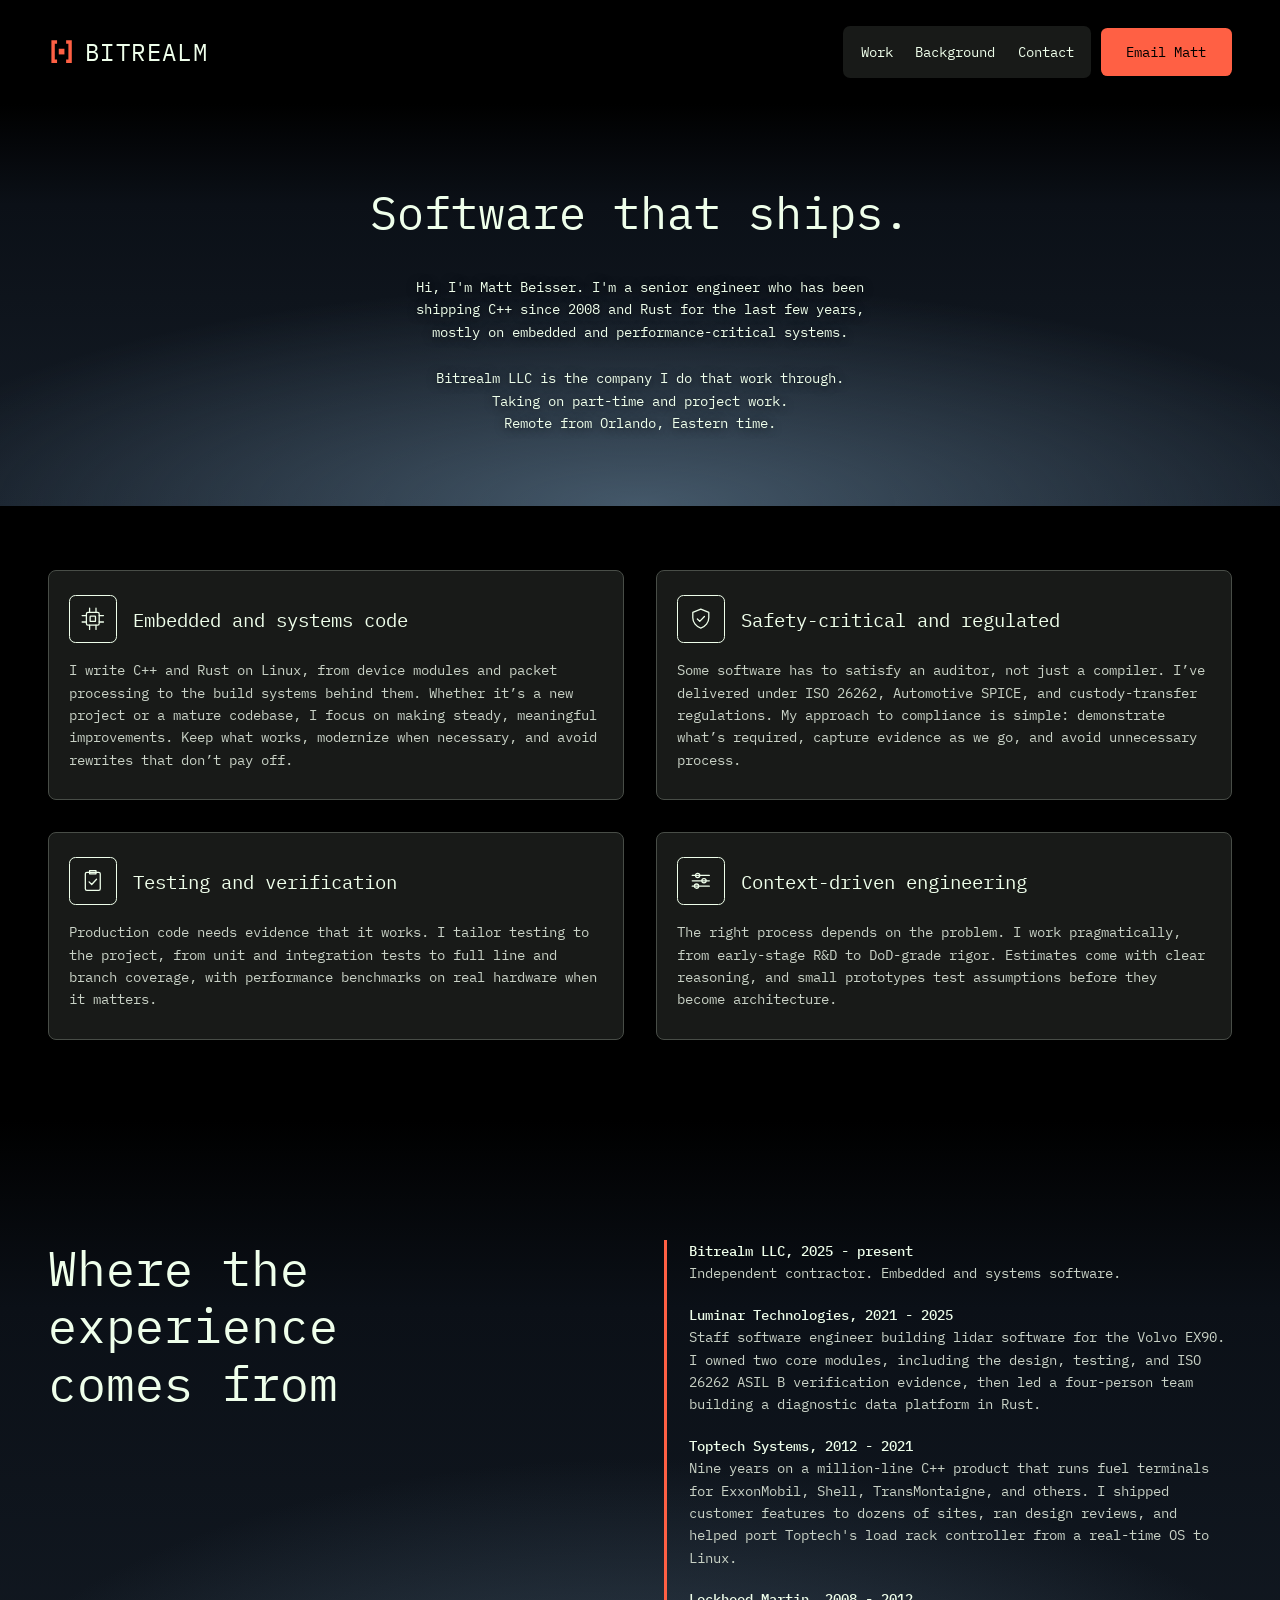
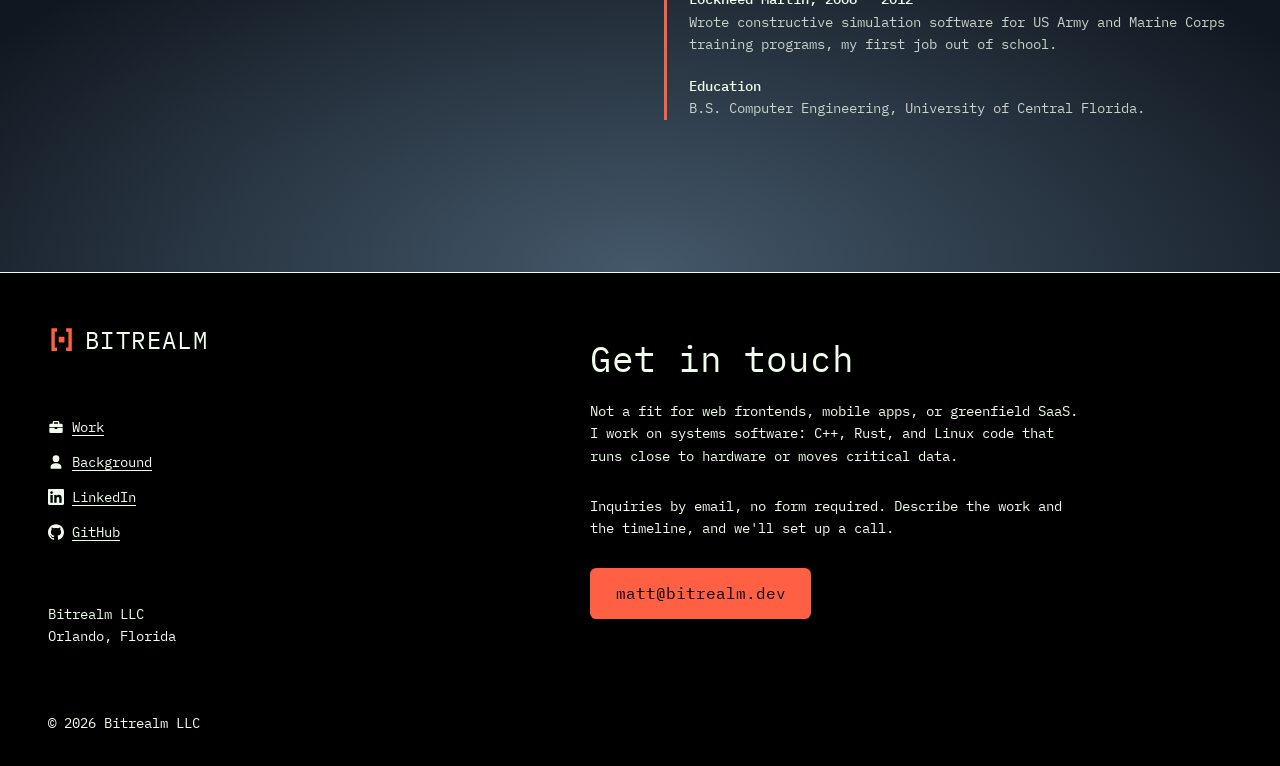
==== index.html @ 4aa11d6f "Get in touch: say what is not a fit before inviting inquiries One line in the footer names the work " ====
<!doctype html>
<html lang="en">
<head>
  <meta charset="utf-8">
  <meta name="viewport" content="width=device-width, initial-scale=1">
  <title>Bitrealm LLC | Matt Beisser | Embedded and systems software</title>
  <meta name="description" content="Embedded and systems software engineer. C++ since 2008, Rust for the last few years. Part-time and project work through Bitrealm LLC. Remote from Orlando.">
  <meta name="theme-color" content="#000000">
  <link rel="icon" href="/favicon.svg" type="image/svg+xml">
  <link rel="icon" href="/favicon.ico" sizes="16x16 32x32 48x48">
  <link rel="apple-touch-icon" href="/apple-touch-icon.png">
  <link rel="canonical" href="https://bitrealm.dev/">
  <meta property="og:type" content="website">
  <meta property="og:site_name" content="Bitrealm">
  <meta property="og:title" content="Bitrealm LLC | Matt Beisser">
  <meta property="og:description" content="Embedded and systems software that ships. C++ and Rust, taking on part-time and project work. Remote from Orlando, Eastern time.">
  <meta property="og:image" content="https://bitrealm.dev/og.png">
  <meta property="og:image:width" content="1200">
  <meta property="og:image:height" content="630">
  <meta property="og:image:alt" content="Bitrealm mark and wordmark with the line Software that ships.">
  <meta property="og:url" content="https://bitrealm.dev/">
  <link rel="preload" href="/fonts/ibm-plex-mono-400.woff2" as="font" type="font/woff2" crossorigin>
  <link rel="stylesheet" href="/style.css">
  <script type="application/ld+json">
  {
    "@context": "https://schema.org",
    "@graph": [
      {
        "@type": "Organization",
        "@id": "https://bitrealm.dev/#org",
        "name": "Bitrealm LLC",
        "url": "https://bitrealm.dev/",
        "email": "matt@bitrealm.dev",
        "address": { "@type": "PostalAddress", "addressLocality": "Orlando", "addressRegion": "FL", "addressCountry": "US" },
        "founder": { "@id": "https://bitrealm.dev/#matt" }
      },
      {
        "@type": "Person",
        "@id": "https://bitrealm.dev/#matt",
        "name": "Matt Beisser",
        "jobTitle": "Software engineer",
        "worksFor": { "@id": "https://bitrealm.dev/#org" },
        "sameAs": ["https://www.linkedin.com/in/mjbeisser/", "https://github.com/mbeisser1"]
      }
    ]
  }
  </script>
</head>
<body>

<header class="top">
  <a class="wordmark" href="/" aria-label="Bitrealm LLC home">
    <svg class="mark" viewBox="0 0 24 24" aria-hidden="true"><path d="M3 2h5v3H6v14h2v3H3zm18 0h-5v3h2v14h-2v3h5z"/><rect x="9.5" y="9.5" width="5" height="5"/></svg>
    <span>BITREALM</span>
  </a>
  <nav class="menu">
    <div class="pill">
      <a href="#work">Work</a>
      <a href="#background">Background</a>
      <a href="#contact">Contact</a>
    </div>
    <a class="button" href="mailto:matt@bitrealm.dev">Email Matt</a>
  </nav>
</header>

<main>

  <section class="hero">
    <div class="hero-inner">
      <h1>Software that ships.</h1>
      <p class="lead">
        Hi, I'm Matt Beisser. I'm a senior engineer who has been shipping C++
        since 2008 and Rust for the last few years, mostly on embedded and performance-critical
        systems.
      </p>
      <p class="lead avail">Bitrealm LLC is the company I do that work through. <br>Taking on part-time and project work. <br>Remote from Orlando, Eastern time.</p>
    </div>
  </section>

  <section id="work" class="cards" aria-label="What I take on">
    <article class="card">
      <div class="card-head">
        <span class="icon" aria-hidden="true"><svg viewBox="0 0 24 24"><rect x="6" y="6" width="12" height="12" rx="1.5"/><rect x="9.5" y="9.5" width="5" height="5" rx="0.5"/><path d="M9 2v4M15 2v4M9 18v4M15 18v4M2 9h4M2 15h4M18 9h4M18 15h4"/></svg></span>
        <h2>Embedded and systems code</h2>
      </div>
      <p>I write C++ and Rust on Linux, from device modules and packet processing to the build systems behind them. Whether it’s a new project or a mature codebase, I focus on making steady, meaningful improvements. Keep what works, modernize when necessary, and avoid rewrites that don’t pay off.</p>
    </article>
    <article class="card">
      <div class="card-head">
        <span class="icon" aria-hidden="true"><svg viewBox="0 0 24 24"><path d="M12 3 4.5 6v5c0 4.5 3.2 8.4 7.5 9.7 4.3-1.3 7.5-5.2 7.5-9.7V6Z"/><path d="m8.8 12.2 2.2 2.2 4.4-4.6"/></svg></span>
        <h2>Safety-critical and regulated</h2>
      </div>
      <p>Some software has to satisfy an auditor, not just a compiler. I’ve delivered under ISO 26262, Automotive SPICE, and custody-transfer regulations. My approach to compliance is simple: demonstrate what’s required, capture evidence as we go, and avoid unnecessary process.</p>
    </article>
    <article class="card">
      <div class="card-head">
        <span class="icon" aria-hidden="true"><svg viewBox="0 0 24 24"><rect x="5" y="4" width="14" height="17" rx="1.5"/><path d="M9 2.5h6v3H9z"/><path d="m8.5 13 2.5 2.5 4.5-5"/></svg></span>
        <h2>Testing and verification</h2>
      </div>
      <p>Production code needs evidence that it works. I tailor testing to the project, from unit and integration tests to full line and branch coverage, with performance benchmarks on real hardware when it matters.</p>
    </article>
    <article class="card">
      <div class="card-head">
        <span class="icon" aria-hidden="true"><svg viewBox="0 0 24 24"><path d="M4 7h16M4 12h16M4 17h16"/><circle cx="9" cy="7" r="2"/><circle cx="15" cy="12" r="2"/><circle cx="8" cy="17" r="2"/></svg></span>
        <h2>Context-driven engineering</h2>
      </div>
      <p>The right process depends on the problem. I work pragmatically, from early-stage R&amp;D to DoD-grade rigor. Estimates come with clear reasoning, and small prototypes test assumptions before they become architecture.</p>
    </article>
  </section>

  <section id="background" class="panel">
    <div class="row">
      <h2>Where the <br>experience <br>comes from</h2>
      <div class="bar">
        <p><strong>Bitrealm LLC, 2025 - present</strong><br>Independent contractor. Embedded and systems software.</p>
        <p><strong>Luminar Technologies, 2021 - 2025</strong><br>Staff software engineer building lidar software for the Volvo EX90. I owned two core modules, including the design, testing, and ISO 26262 ASIL B verification evidence, then led a four-person team building a diagnostic data platform in Rust.</p>
        <p><strong>Toptech Systems, 2012 - 2021</strong><br>Nine years on a million-line C++ product that runs fuel terminals for ExxonMobil, Shell, TransMontaigne, and others. I shipped customer features to dozens of sites, ran design reviews, and helped port Toptech's load rack controller from a real-time OS to Linux.</p>
        <p><strong>Lockheed Martin, 2008 - 2012</strong><br>Wrote constructive simulation software for US Army and Marine Corps training programs, my first job out of school.</p>
        <p><strong>Education</strong><br>B.S. Computer Engineering, University of Central Florida.</p>
      </div>
    </div>
  </section>

</main>

<footer id="contact">
  <div class="foot-grid">
    <div class="foot-left">
      <a class="wordmark" href="/" aria-label="Bitrealm LLC home">
        <svg class="mark" viewBox="0 0 24 24" aria-hidden="true"><path d="M3 2h5v3H6v14h2v3H3zm18 0h-5v3h2v14h-2v3h5z"/><rect x="9.5" y="9.5" width="5" height="5"/></svg>
        <span>BITREALM</span>
      </a>
      <ul class="foot-links">
        <li><a href="#work"><svg class="fi" viewBox="0 0 24 24" aria-hidden="true"><path d="M9 3h6a2 2 0 0 1 2 2v2h3a2 2 0 0 1 2 2v3H2V9a2 2 0 0 1 2-2h3V5a2 2 0 0 1 2-2zm0 4h6V5H9v2zM2 13h8v2h4v-2h8v6a2 2 0 0 1-2 2H4a2 2 0 0 1-2-2v-6z"/></svg>Work</a></li>
        <li><a href="#background"><svg class="fi" viewBox="0 0 24 24" aria-hidden="true"><path d="M12 12a5 5 0 1 0 0-10 5 5 0 0 0 0 10zm0 2c-4.42 0-8 2.24-8 5v3h16v-3c0-2.76-3.58-5-8-5z"/></svg>Background</a></li>
        <li><a href="https://linkedin.com/in/mjbeisser" rel="me"><svg class="fi" viewBox="0 0 24 24" aria-hidden="true"><path d="M20.447 20.452h-3.554v-5.569c0-1.328-.027-3.037-1.852-3.037-1.853 0-2.136 1.445-2.136 2.939v5.667H9.351V9h3.414v1.561h.046c.477-.9 1.637-1.85 3.37-1.85 3.601 0 4.267 2.37 4.267 5.455v6.286zM5.337 7.433c-1.144 0-2.063-.926-2.063-2.065 0-1.138.92-2.063 2.063-2.063 1.14 0 2.064.925 2.064 2.063 0 1.139-.925 2.065-2.064 2.065zm1.782 13.019H3.555V9h3.564v11.452zM22.225 0H1.771C.792 0 0 .774 0 1.729v20.542C0 23.227.792 24 1.771 24h20.451C23.2 24 24 23.227 24 22.271V1.729C24 .774 23.2 0 22.222 0h.003z"/></svg>LinkedIn</a></li>
        <li><a href="https://github.com/mbeisser1" rel="me"><svg class="fi" viewBox="0 0 24 24" aria-hidden="true"><path d="M12 .297c-6.63 0-12 5.373-12 12 0 5.303 3.438 9.8 8.205 11.385.6.113.82-.258.82-.577 0-.285-.01-1.04-.015-2.04-3.338.724-4.042-1.61-4.042-1.61C4.422 18.07 3.633 17.7 3.633 17.7c-1.087-.744.084-.729.084-.729 1.205.084 1.838 1.236 1.838 1.236 1.07 1.835 2.809 1.305 3.495.998.108-.776.417-1.305.76-1.605-2.665-.3-5.466-1.332-5.466-5.93 0-1.31.465-2.38 1.235-3.22-.135-.303-.54-1.523.105-3.176 0 0 1.005-.322 3.3 1.23.96-.267 1.98-.399 3-.405 1.02.006 2.04.138 3 .405 2.28-1.552 3.285-1.23 3.285-1.23.645 1.653.24 2.873.12 3.176.765.84 1.23 1.91 1.23 3.22 0 4.61-2.805 5.625-5.475 5.92.42.36.81 1.096.81 2.22 0 1.606-.015 2.896-.015 3.286 0 .315.21.69.825.57C20.565 22.092 24 17.592 24 12.297c0-6.627-5.373-12-12-12"/></svg>GitHub</a></li>
      </ul>
      <p class="foot-addr">Bitrealm LLC<br>Orlando, Florida</p>
    </div>
    <div class="foot-right">
      <h2>Get in touch</h2>
      <p>Not a fit for web frontends, mobile apps, or greenfield SaaS. I work on systems software: C++, Rust, and Linux code that runs close to hardware or moves critical data.</p>
      <p>Inquiries by email, no form required. Describe the work and the timeline, and we'll set up a call.</p>
      <a class="button big" href="mailto:matt@bitrealm.dev">matt@bitrealm.dev</a>
    </div>
  </div>
  <p class="copy">© 2026 Bitrealm LLC</p>
</footer>

</body>
</html>
---- style.css ----
@font-face {
  font-family: "IBM Plex Mono"; font-style: normal; font-weight: 400; font-display: swap;
  src: url("/fonts/ibm-plex-mono-400.woff2") format("woff2");
}
@font-face {
  font-family: "IBM Plex Mono"; font-style: normal; font-weight: 500; font-display: swap;
  src: url("/fonts/ibm-plex-mono-500.woff2") format("woff2");
}

:root {
  --bg: #000000;
  --surface: #181a18;
  --line: #484d47;
  --muted: #9ba699;
  --body: #c9d2c6;
  --ink: #efffeb;
  --accent: #ff6044;
  --accent-dark: #d83a1f;
  --measure: 82rem;
  --gutter: clamp(1.25rem, 4vw, 3rem);
}

* { box-sizing: border-box; }
html { color-scheme: dark; scroll-behavior: smooth; }
body {
  margin: 0;
  background: var(--bg);
  color: var(--ink);
  font: 400 14px/1.6 "IBM Plex Mono", ui-monospace, "SFMono-Regular", Menlo, Consolas, monospace;
  -webkit-font-smoothing: antialiased;
}
a { color: inherit; text-decoration: underline; text-underline-offset: 0.2em; }
p { margin: 0; }
h1, h2 { margin: 0; font-weight: 400; line-height: 1.2; }
strong { font-weight: 500; }

.top, main > .cards, .panel > .row, footer > * { max-width: var(--measure); margin-inline: auto; padding-inline: var(--gutter); }

/* Header */
.top {
  display: flex; align-items: center; justify-content: space-between; gap: 1rem;
  padding-block: 1.6rem;
}
.wordmark { display: inline-flex; align-items: center; gap: 0.6rem; text-decoration: none; font-size: 1.5rem; letter-spacing: 0.06em; }
.mark { width: 1.7rem; height: 1.7rem; fill: var(--accent); }
.menu { display: flex; align-items: center; gap: 0.6rem; }
.pill { display: flex; background: var(--surface); border-radius: 0.45rem; padding: 0.2rem 0.4rem; }
.pill a { padding: 0.75rem 0.7rem; text-decoration: none; font-size: 14px; }
.pill a:hover { text-decoration: underline; }
.button {
  display: inline-block; padding: 0.8rem 1.6rem; border-radius: 0.4rem;
  background: var(--accent); color: #000; text-decoration: none; font-size: 14px; white-space: nowrap;
}
.button:hover { background: var(--accent-dark); }

/* Hero */
.hero {
  position: relative; isolation: isolate; max-width: none; padding-inline: 0;
  display: flex; align-items: center;
}
.hero-inner {
  max-width: var(--measure); width: 100%; margin-inline: auto; padding-inline: var(--gutter); padding-block: 3rem 4.5rem;
  text-align: center;
}
h1 { margin-block: 2rem 2.25rem; font-size: clamp(1.6rem, 3.5vw, 3rem); line-height: 1.25; text-wrap: balance; }
.lead { max-width: 62ch; margin: 0 auto; font-size: 14px; }
.hero .lead { text-shadow: 0 1px 10px rgba(0, 0, 0, 0.7); }
.avail { margin-top: 1.5rem; }

/* Cards */
main > .cards {
  display: grid; gap: 2rem 1.25rem; padding-block: 4rem 5rem;
  grid-template-columns: repeat(4, minmax(0, 1fr));
  max-width: 110rem; padding-inline: clamp(1.25rem, 3vw, 2.5rem);
}
.card {
  background: var(--surface); border: 1px solid var(--line); border-radius: 0.5rem;
  padding: 1.5rem 1.25rem 1.75rem;
}
.card-head { display: flex; align-items: flex-start; gap: 1rem; margin-bottom: 1rem; min-height: 3rem; }
.icon {
  display: inline-grid; place-items: center; width: 3rem; height: 3rem; flex: none;
  border: 1px solid var(--ink); border-radius: 0.4rem;
}
.icon svg { width: 1.6rem; height: 1.6rem; fill: none; stroke: var(--ink); stroke-width: 1.2; stroke-linecap: round; stroke-linejoin: round; }
.card h2 { font-size: clamp(19px, 1.5vw, 22px); line-height: 1.2; align-self: center; min-height: 2.4em; display: flex; align-items: center; }
.card p { color: var(--body); }

/* Gradient panel */
.panel { padding-block: 4rem 6rem; }
.hero, .panel {
  background:
    radial-gradient(60% 55% at 50% 100%, rgba(84, 108, 128, 0.75), rgba(84, 108, 128, 0) 100%),
    linear-gradient(180deg, #000 0%, #0b1017 25%, #151d27 100%);
}
.row {
  display: grid; grid-template-columns: minmax(0, 1fr) minmax(0, 1fr); gap: 3rem;
  padding-block: 3.5rem;
}
.row h2 { font-size: 48px; line-height: 1.2; }
.bar { border-left: 3px solid var(--accent); padding-left: 1.4rem; display: grid; gap: 1.2rem; align-self: start; color: var(--body); }
.bar strong { color: var(--ink); }

/* Footer */
footer { border-top: 1px solid var(--ink); padding-block: 3rem 2rem; }
.foot-grid { display: grid; grid-template-columns: minmax(0, 1fr) minmax(0, 1.3fr); gap: 3rem; }
.foot-links { list-style: none; margin: 3.5rem 0 0; padding: 0; display: grid; gap: 0.6rem; }
.foot-links a { display: inline-flex; align-items: center; gap: 0.5rem; }
.fi { flex: none; width: 1rem; height: 1rem; fill: currentColor; }
.foot-addr { margin-top: 3.5rem; }
.foot-right h2 { font-size: 36px; margin-block: 1rem 1.25rem; }
.foot-right p { max-width: 62ch; margin-bottom: 1.75rem; }
.button.big { font-size: 16px; }
.copy { margin-top: 4rem; }

@media (max-width: 1300px) {
  main > .cards { grid-template-columns: repeat(2, minmax(0, 1fr)); gap: 2rem; max-width: var(--measure); padding-inline: var(--gutter); }
  .card h2 { min-height: 0; white-space: nowrap; }
}
@media (max-width: 960px) {
  main > .cards { grid-template-columns: 1fr; }
  .card h2 { white-space: normal; font-size: 22px; }
}
@media (max-width: 760px) {
  .pill { display: none; }
  .row, .foot-grid { grid-template-columns: 1fr; gap: 1.5rem; }
  .row h2 { font-size: 32px; }
  .row h2 br, h1 br, .avail br { display: none; }
  .foot-links, .foot-addr { margin-top: 1.75rem; }
  .button.big { white-space: normal; word-break: break-all; }
}
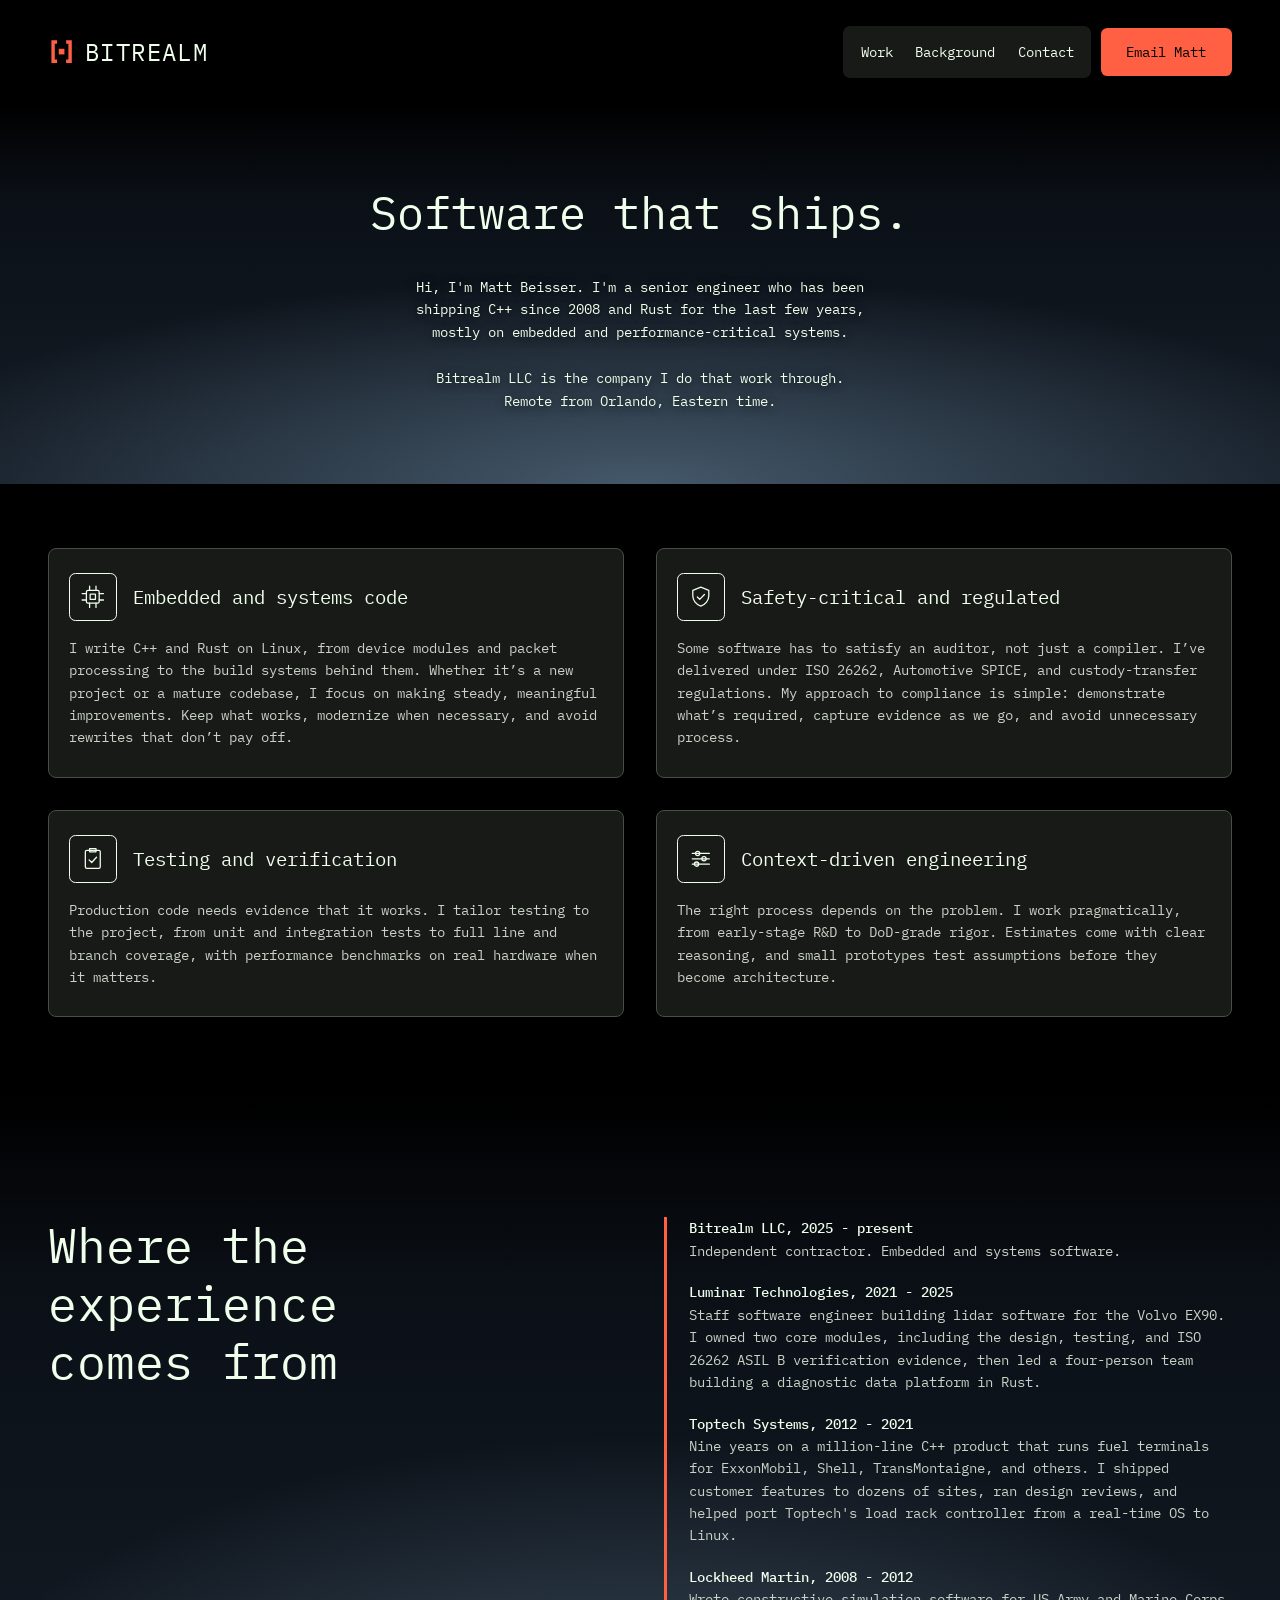
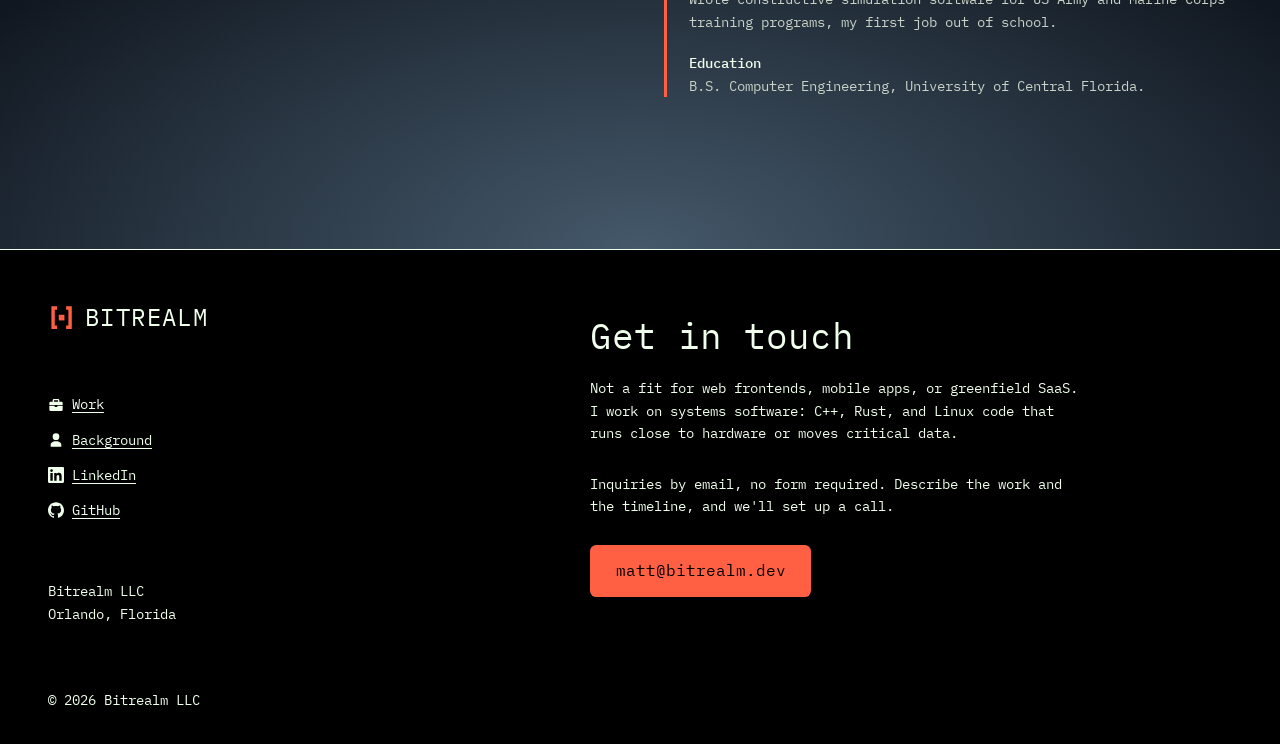
==== commit 7efdc39c: "Drop "part-time and project work" from hero and descriptions The hero's second paragraph now states " ====
--- a/index.html
+++ b/index.html
@@ -4,7 +4,7 @@
   <meta charset="utf-8">
   <meta name="viewport" content="width=device-width, initial-scale=1">
   <title>Bitrealm LLC | Matt Beisser | Embedded and systems software</title>
-  <meta name="description" content="Embedded and systems software engineer. C++ since 2008, Rust for the last few years. Part-time and project work through Bitrealm LLC. Remote from Orlando.">
+  <meta name="description" content="Embedded and systems software engineer. C++ since 2008, Rust for the last few years. Contracting through Bitrealm LLC. Remote from Orlando.">
   <meta name="theme-color" content="#000000">
   <link rel="icon" href="/favicon.svg" type="image/svg+xml">
   <link rel="icon" href="/favicon.ico" sizes="16x16 32x32 48x48">
@@ -13,7 +13,7 @@
   <meta property="og:type" content="website">
   <meta property="og:site_name" content="Bitrealm">
   <meta property="og:title" content="Bitrealm LLC | Matt Beisser">
-  <meta property="og:description" content="Embedded and systems software that ships. C++ and Rust, taking on part-time and project work. Remote from Orlando, Eastern time.">
+  <meta property="og:description" content="Embedded and systems software that ships. C++ and Rust, contracting through Bitrealm LLC. Remote from Orlando, Eastern time.">
   <meta property="og:image" content="https://bitrealm.dev/og.png">
   <meta property="og:image:width" content="1200">
   <meta property="og:image:height" content="630">
@@ -73,7 +73,7 @@
         since 2008 and Rust for the last few years, mostly on embedded and performance-critical
         systems.
       </p>
-      <p class="lead avail">Bitrealm LLC is the company I do that work through. <br>Taking on part-time and project work. <br>Remote from Orlando, Eastern time.</p>
+      <p class="lead avail">Bitrealm LLC is the company I do that work through. <br>Remote from Orlando, Eastern time.</p>
     </div>
   </section>
 
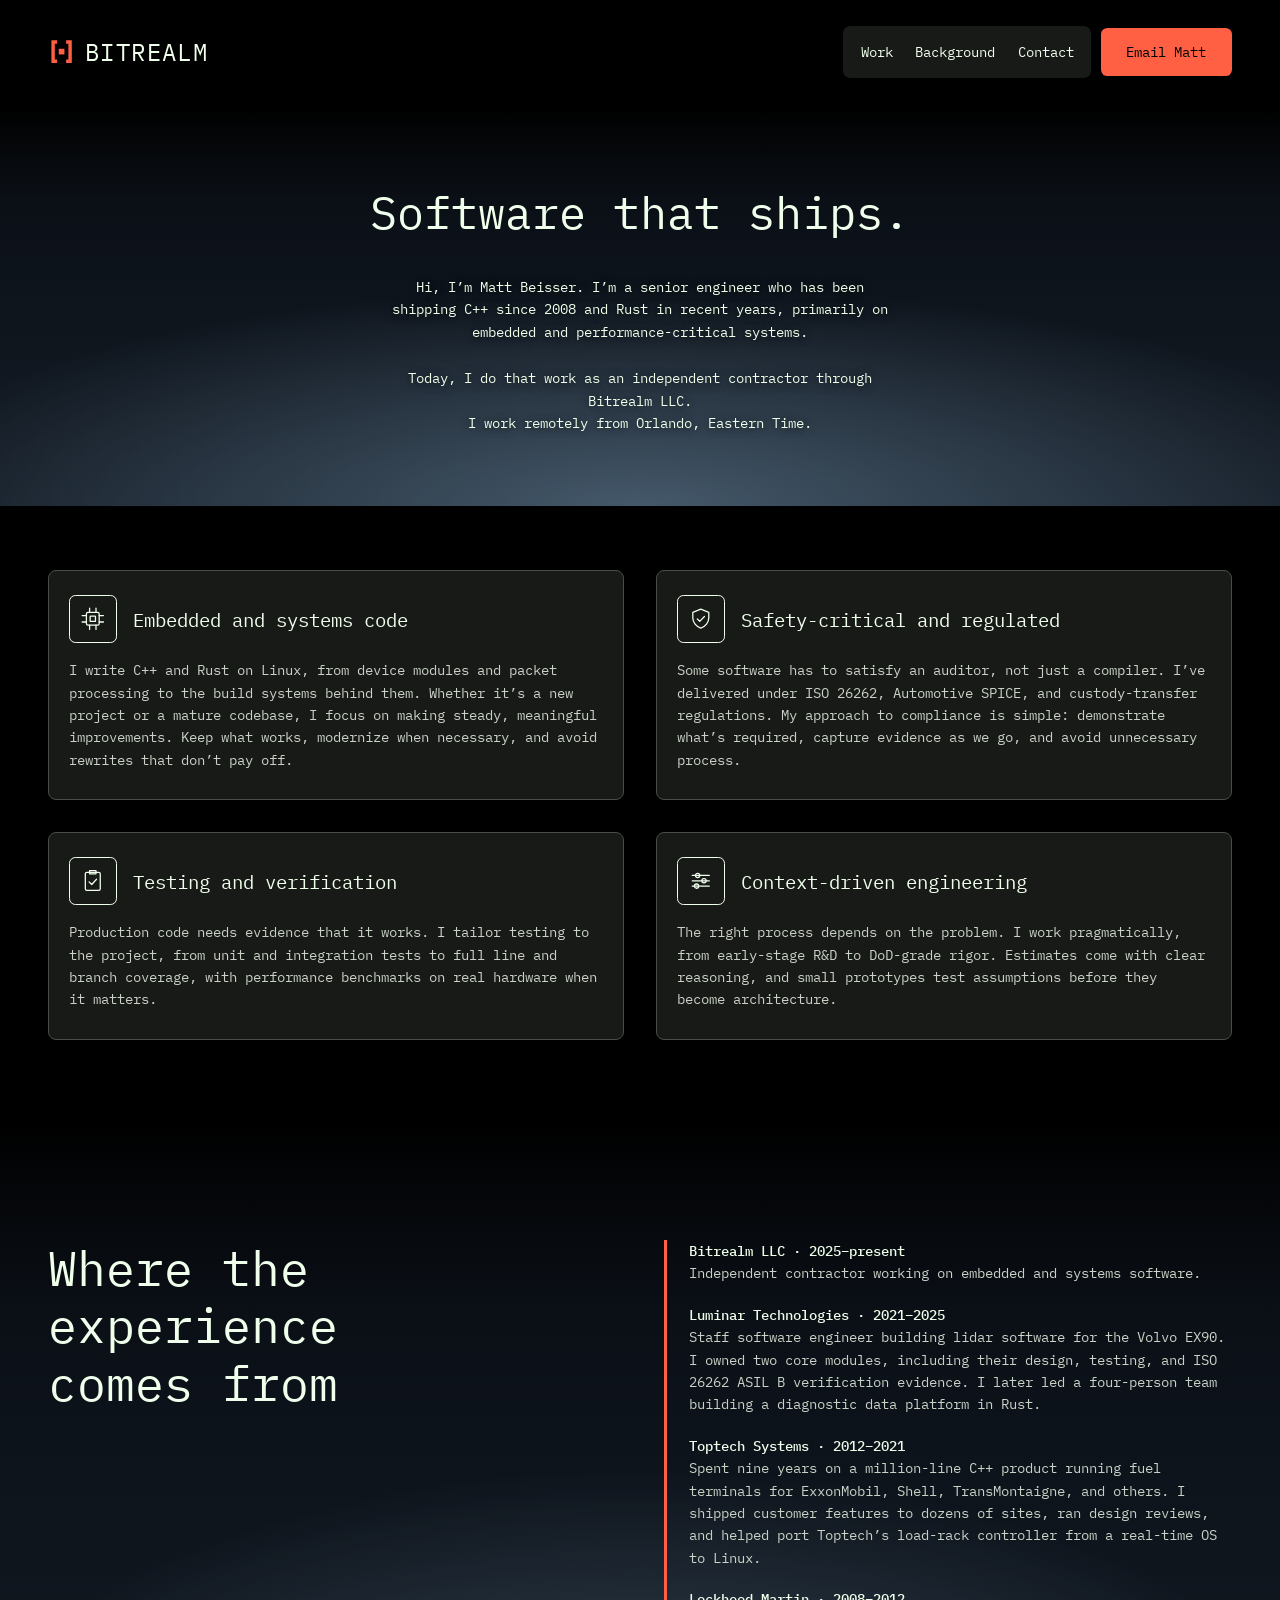
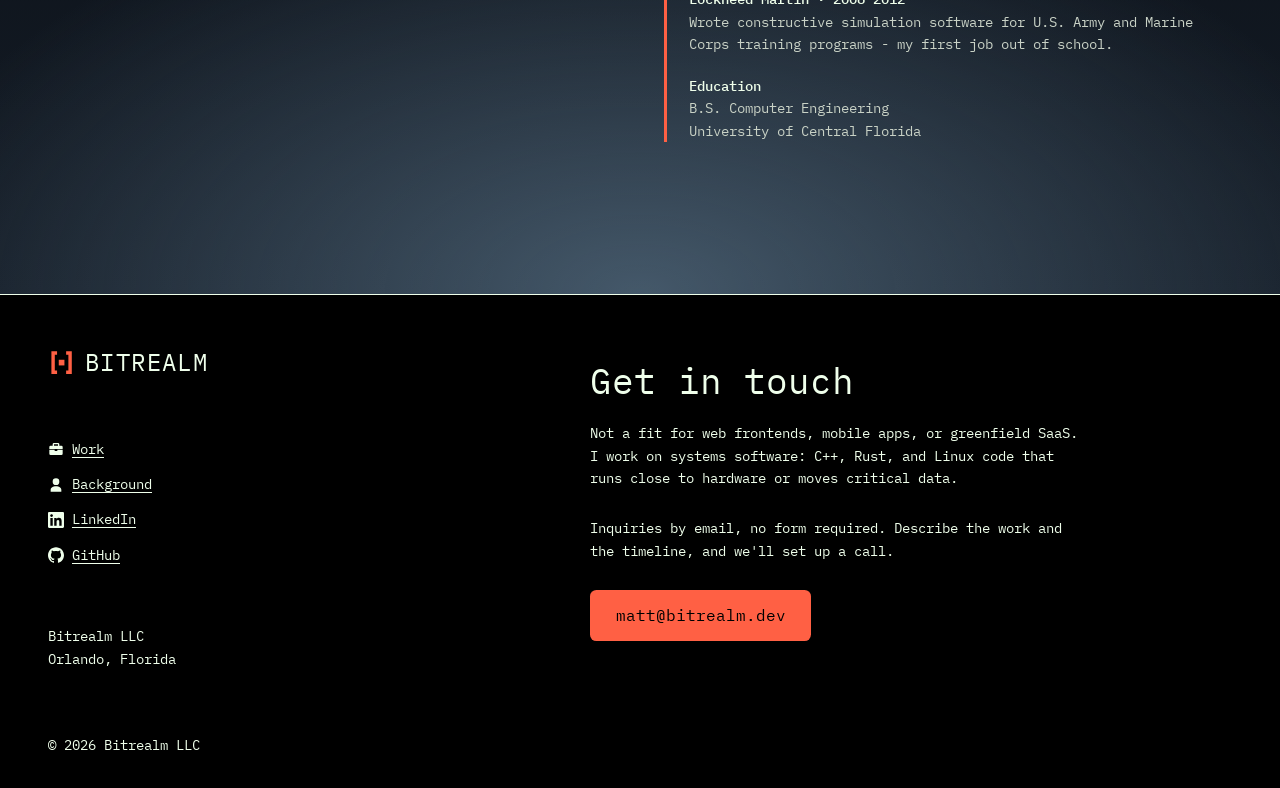
==== commit e606a18b: "Rewrite hero lead and Background entries Hero: "Rust in recent years", "primarily on", and a second " ====
--- a/index.html
+++ b/index.html
@@ -69,11 +69,10 @@
     <div class="hero-inner">
       <h1>Software that ships.</h1>
       <p class="lead">
-        Hi, I'm Matt Beisser. I'm a senior engineer who has been shipping C++
-        since 2008 and Rust for the last few years, mostly on embedded and performance-critical
-        systems.
+        Hi, I’m Matt Beisser. I’m a senior engineer who has been shipping C++ since 2008
+        and Rust in recent years, primarily on embedded and performance-critical systems.
       </p>
-      <p class="lead avail">Bitrealm LLC is the company I do that work through. <br>Remote from Orlando, Eastern time.</p>
+      <p class="lead avail">Today, I do that work as an independent contractor through Bitrealm LLC. <br>I work remotely from Orlando, Eastern Time.</p>
     </div>
   </section>
 
@@ -112,11 +111,11 @@
     <div class="row">
       <h2>Where the <br>experience <br>comes from</h2>
       <div class="bar">
-        <p><strong>Bitrealm LLC, 2025 - present</strong><br>Independent contractor. Embedded and systems software.</p>
-        <p><strong>Luminar Technologies, 2021 - 2025</strong><br>Staff software engineer building lidar software for the Volvo EX90. I owned two core modules, including the design, testing, and ISO 26262 ASIL B verification evidence, then led a four-person team building a diagnostic data platform in Rust.</p>
-        <p><strong>Toptech Systems, 2012 - 2021</strong><br>Nine years on a million-line C++ product that runs fuel terminals for ExxonMobil, Shell, TransMontaigne, and others. I shipped customer features to dozens of sites, ran design reviews, and helped port Toptech's load rack controller from a real-time OS to Linux.</p>
-        <p><strong>Lockheed Martin, 2008 - 2012</strong><br>Wrote constructive simulation software for US Army and Marine Corps training programs, my first job out of school.</p>
-        <p><strong>Education</strong><br>B.S. Computer Engineering, University of Central Florida.</p>
+        <p><strong>Bitrealm LLC · 2025–present</strong><br>Independent contractor working on embedded and systems software.</p>
+        <p><strong>Luminar Technologies · 2021–2025</strong><br>Staff software engineer building lidar software for the Volvo EX90. I owned two core modules, including their design, testing, and ISO 26262 ASIL B verification evidence. I later led a four-person team building a diagnostic data platform in Rust.</p>
+        <p><strong>Toptech Systems · 2012–2021</strong><br>Spent nine years on a million-line C++ product running fuel terminals for ExxonMobil, Shell, TransMontaigne, and others. I shipped customer features to dozens of sites, ran design reviews, and helped port Toptech’s load-rack controller from a real-time OS to Linux.</p>
+        <p><strong>Lockheed Martin · 2008–2012</strong><br>Wrote constructive simulation software for U.S. Army and Marine Corps training programs - my first job out of school.</p>
+        <p><strong>Education</strong><br>B.S. Computer Engineering<br>University of Central Florida</p>
       </div>
     </div>
   </section>
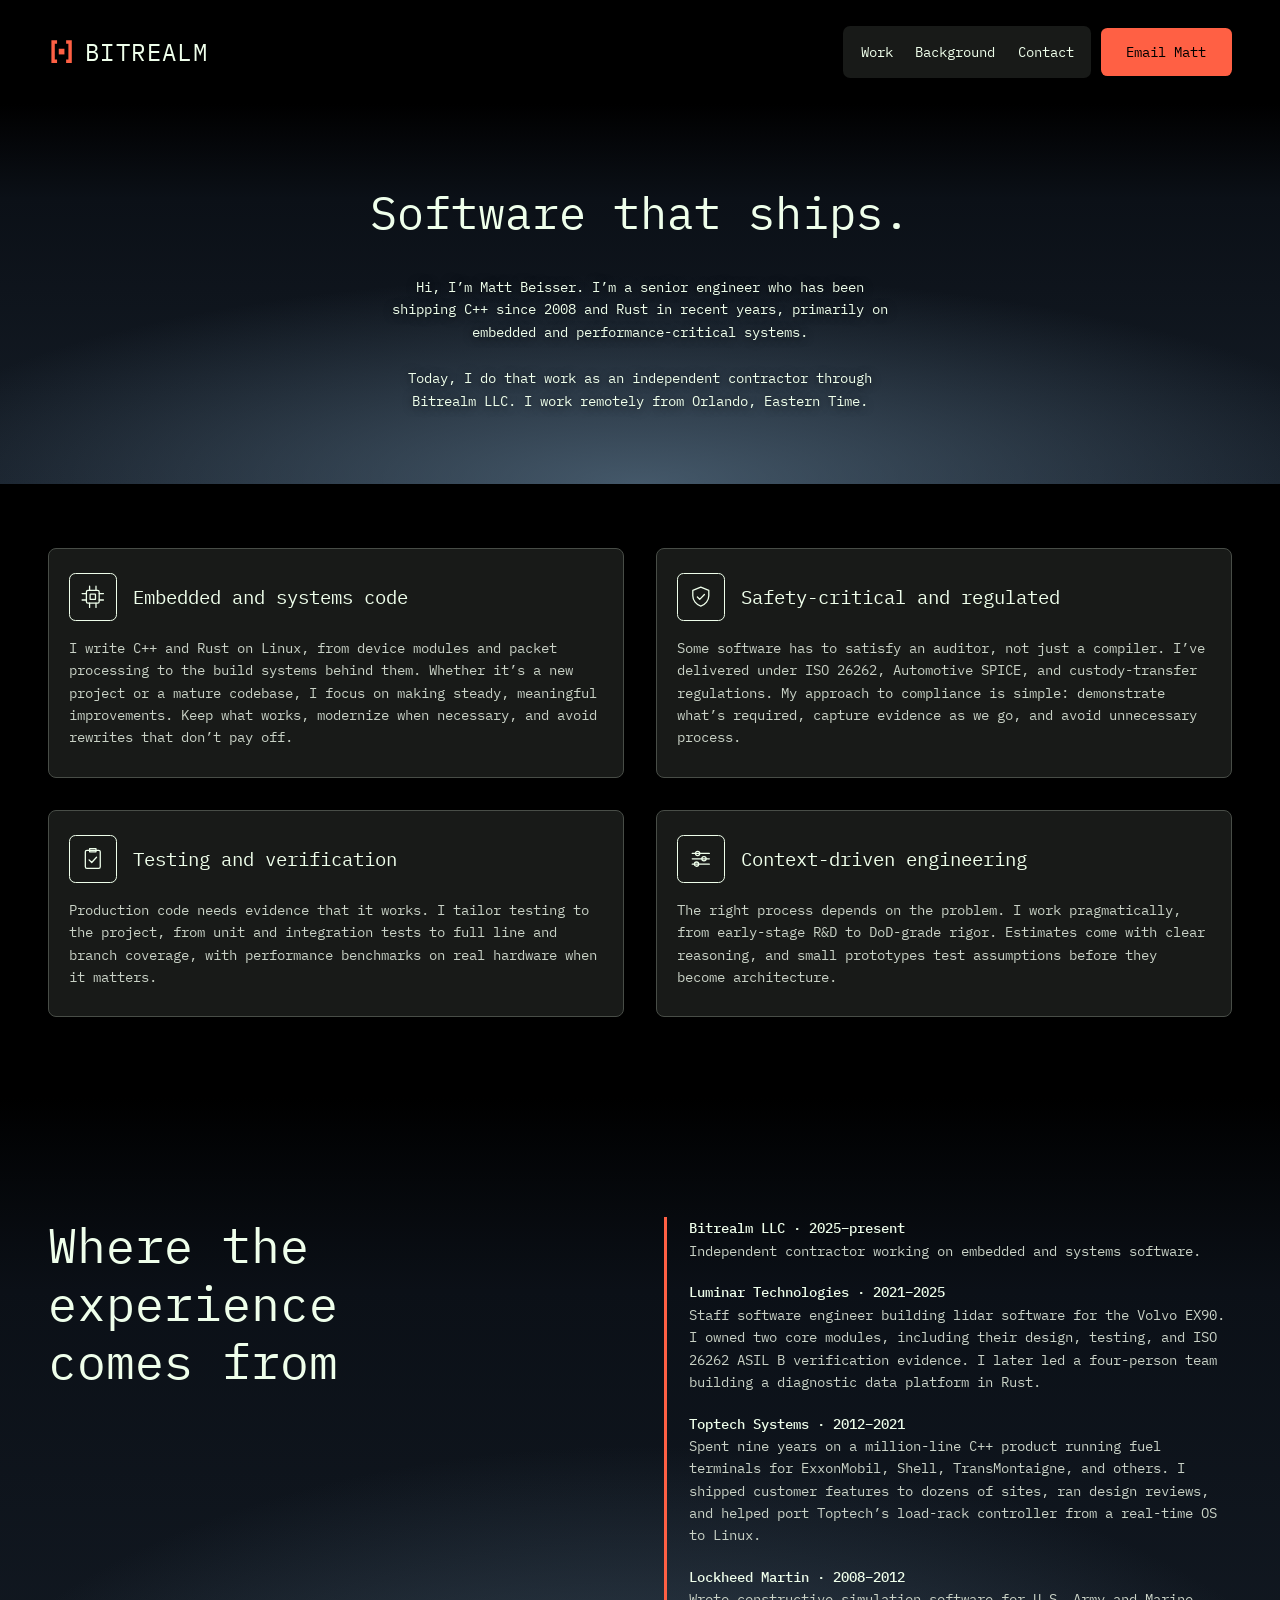
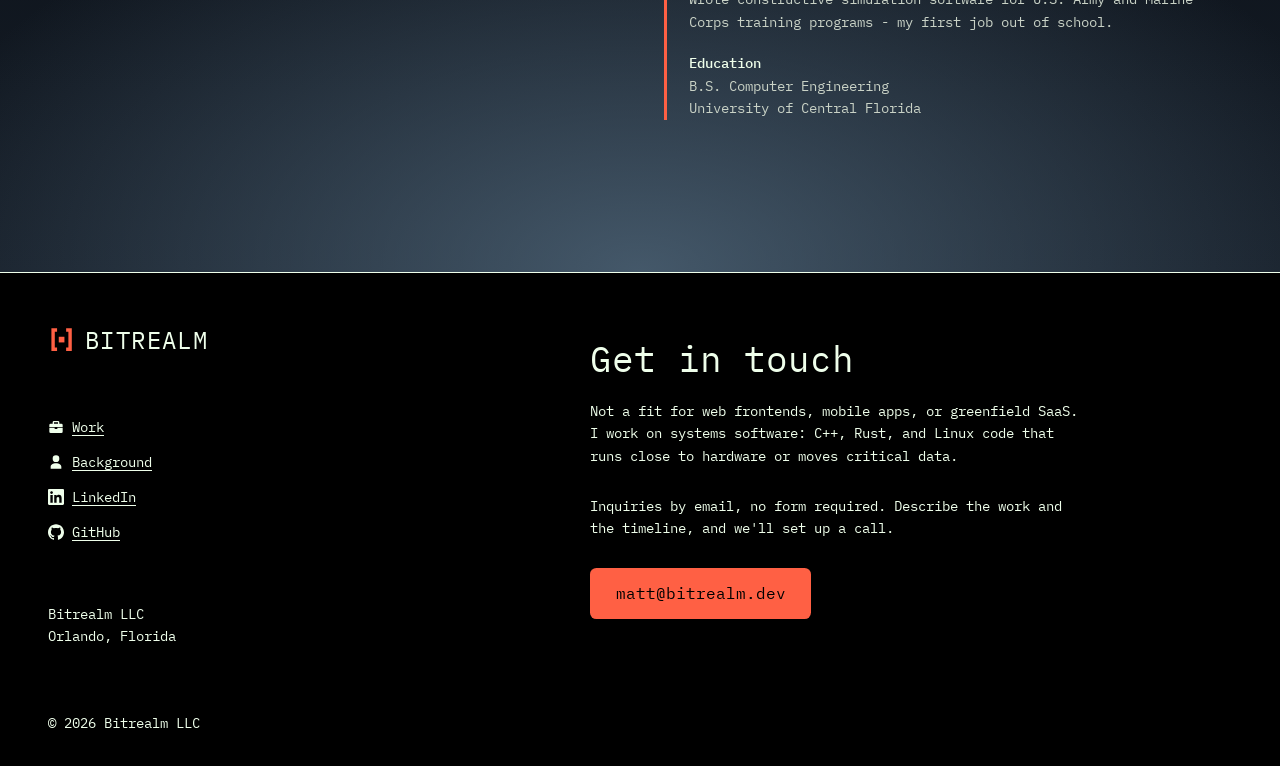
==== commit 81fe64b1: "Hero: let the second paragraph wrap instead of forcing a line break Co-Authored-By: Claude Fable 5.1" ====
--- a/index.html
+++ b/index.html
@@ -72,7 +72,7 @@
         Hi, I’m Matt Beisser. I’m a senior engineer who has been shipping C++ since 2008
         and Rust in recent years, primarily on embedded and performance-critical systems.
       </p>
-      <p class="lead avail">Today, I do that work as an independent contractor through Bitrealm LLC. <br>I work remotely from Orlando, Eastern Time.</p>
+      <p class="lead avail">Today, I do that work as an independent contractor through Bitrealm LLC. I work remotely from Orlando, Eastern Time.</p>
     </div>
   </section>
 
--- a/style.css
+++ b/style.css
@@ -125,7 +125,7 @@
   .pill { display: none; }
   .row, .foot-grid { grid-template-columns: 1fr; gap: 1.5rem; }
   .row h2 { font-size: 32px; }
-  .row h2 br, h1 br, .avail br { display: none; }
+  .row h2 br, h1 br { display: none; }
   .foot-links, .foot-addr { margin-top: 1.75rem; }
   .button.big { white-space: normal; word-break: break-all; }
 }
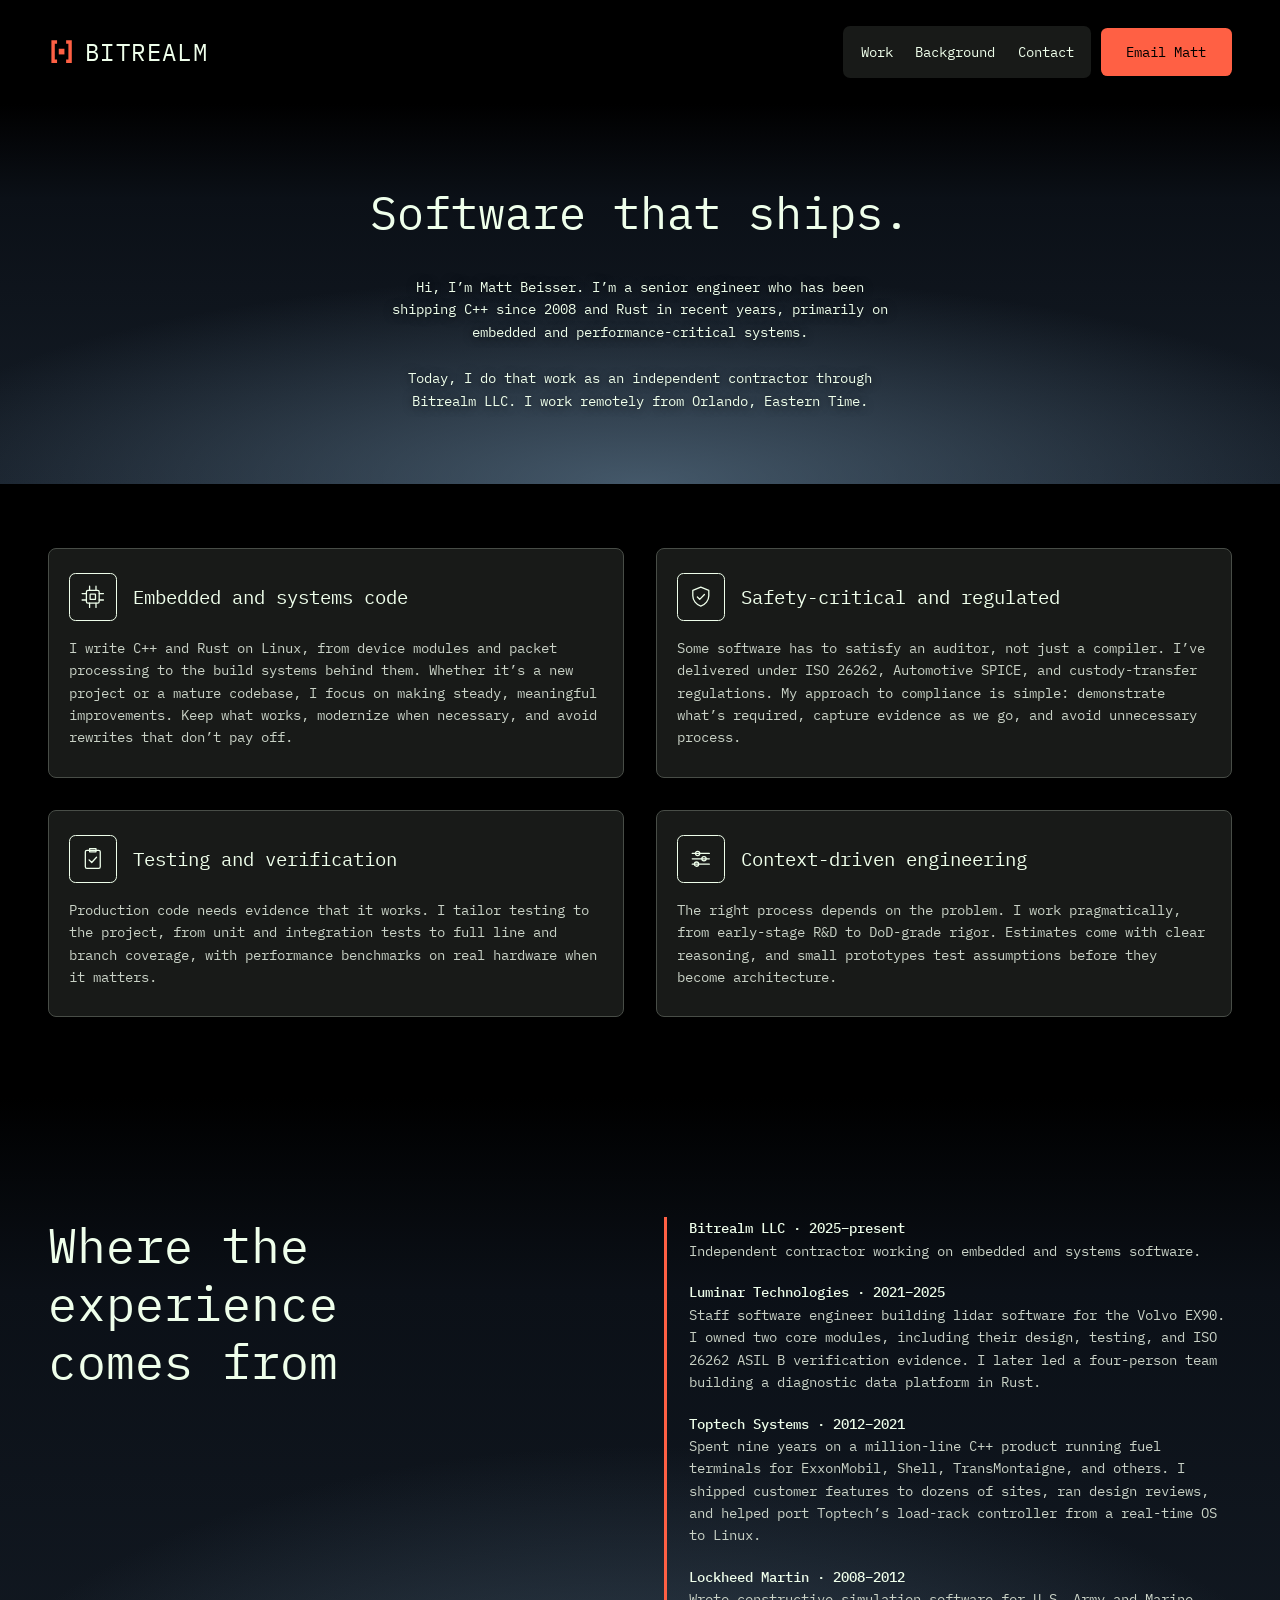
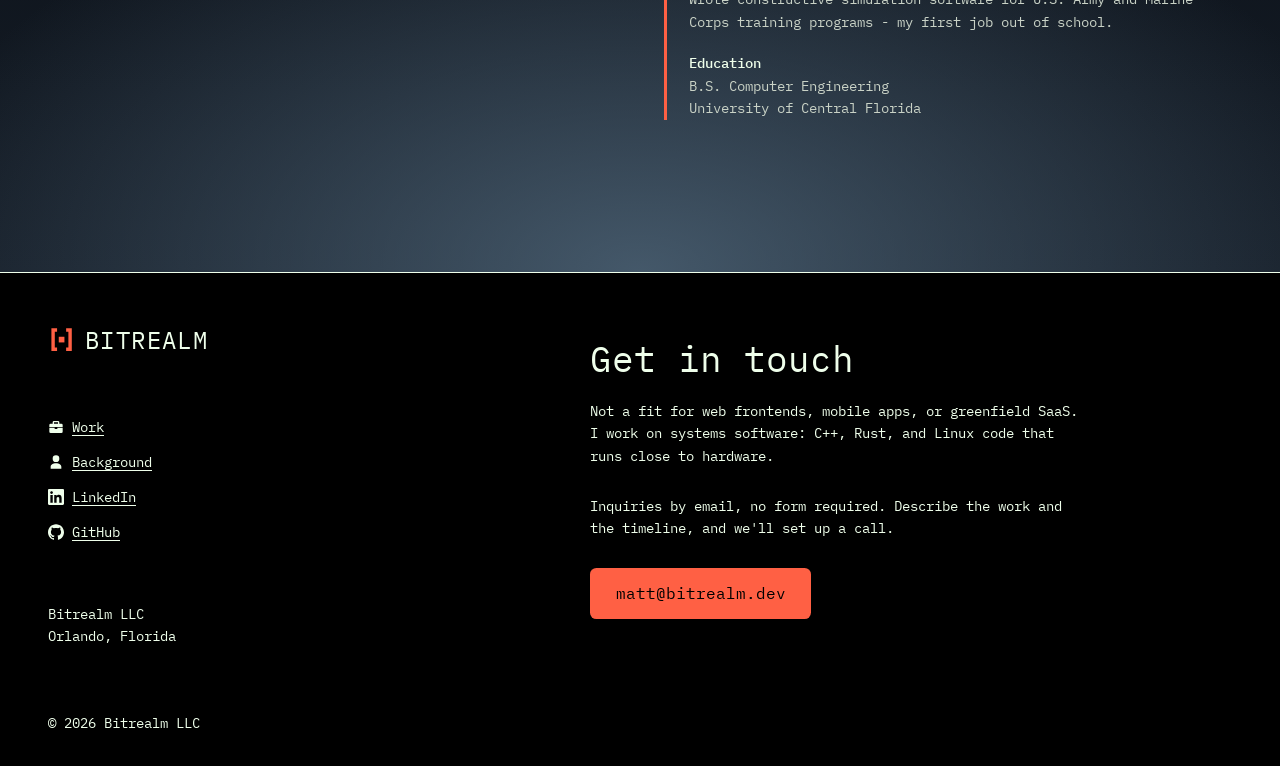
==== commit fb28b480: "Footer fit line: drop "or moves critical data" Co-Authored-By: Claude Fable 5.1 <noreply@anthropic.c" ====
--- a/index.html
+++ b/index.html
@@ -139,7 +139,7 @@
     </div>
     <div class="foot-right">
       <h2>Get in touch</h2>
-      <p>Not a fit for web frontends, mobile apps, or greenfield SaaS. I work on systems software: C++, Rust, and Linux code that runs close to hardware or moves critical data.</p>
+      <p>Not a fit for web frontends, mobile apps, or greenfield SaaS. I work on systems software: C++, Rust, and Linux code that runs close to hardware.</p>
       <p>Inquiries by email, no form required. Describe the work and the timeline, and we'll set up a call.</p>
       <a class="button big" href="mailto:matt@bitrealm.dev">matt@bitrealm.dev</a>
     </div>
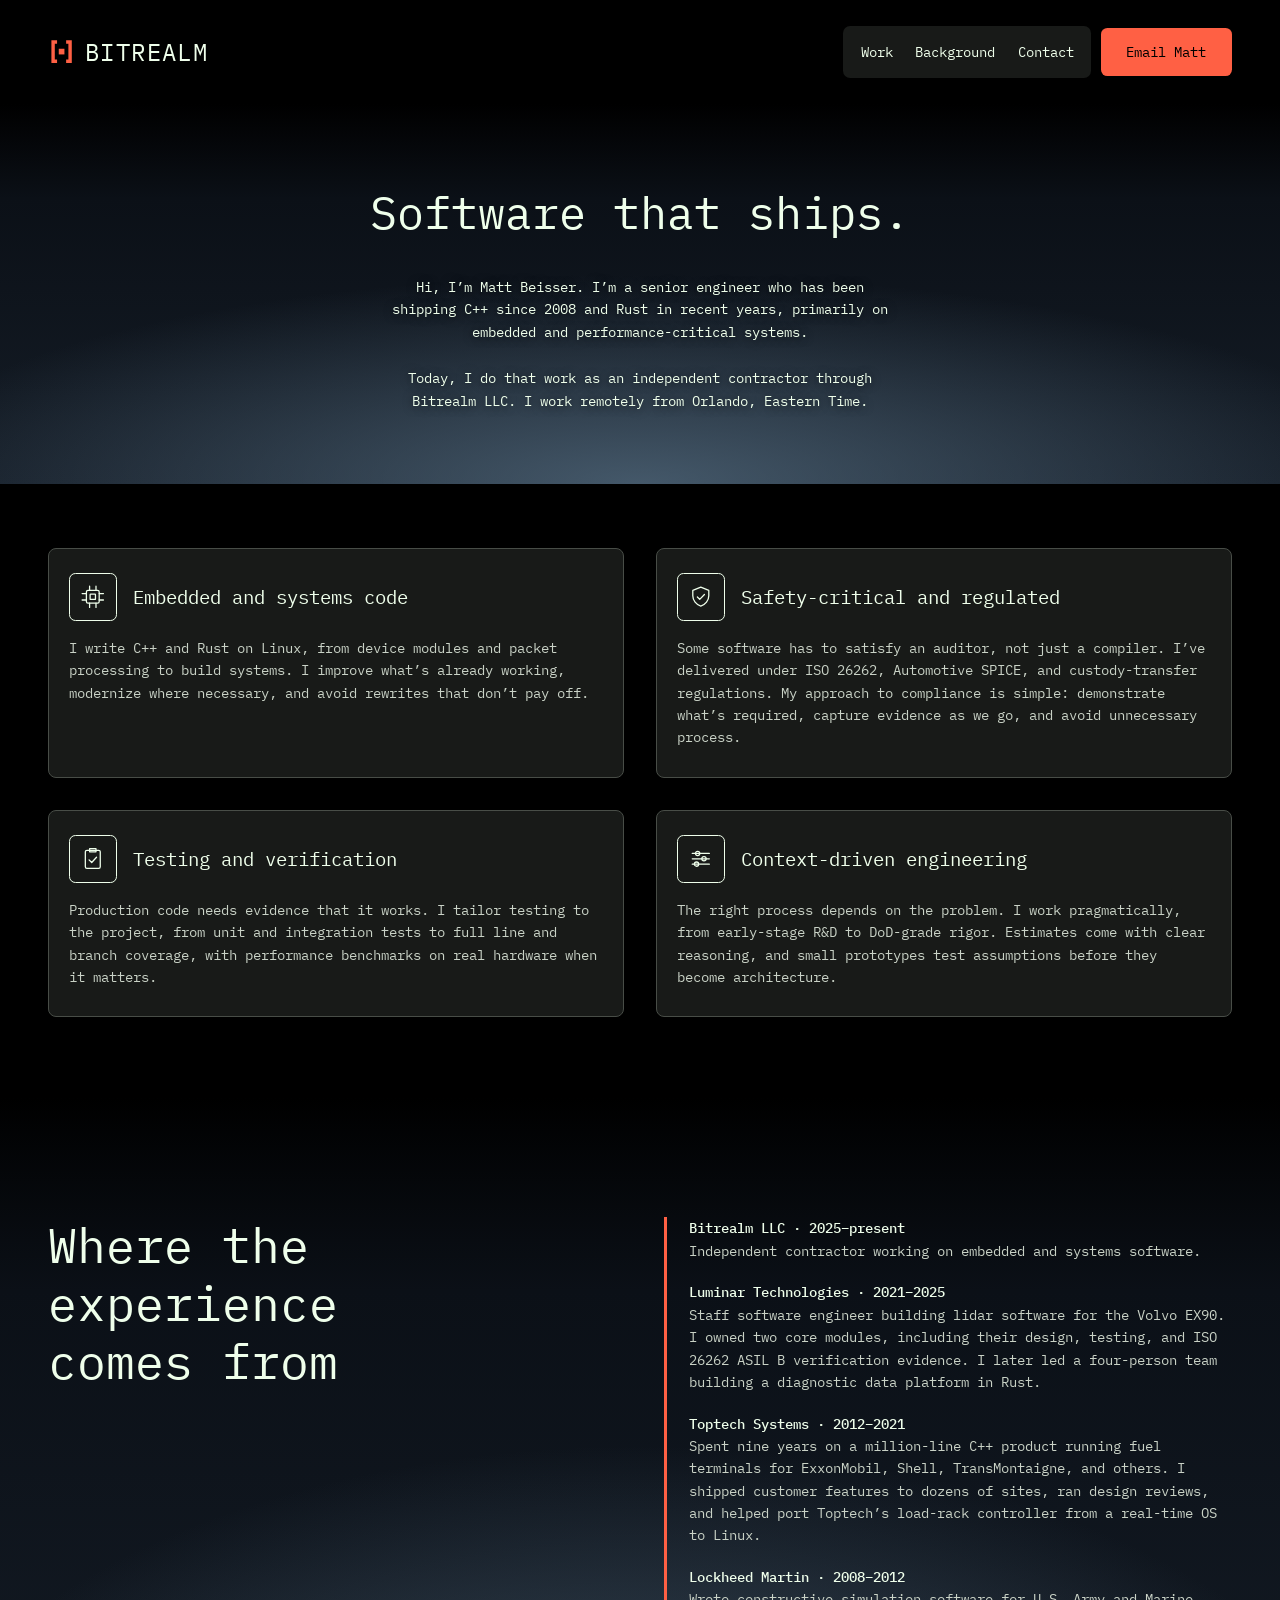
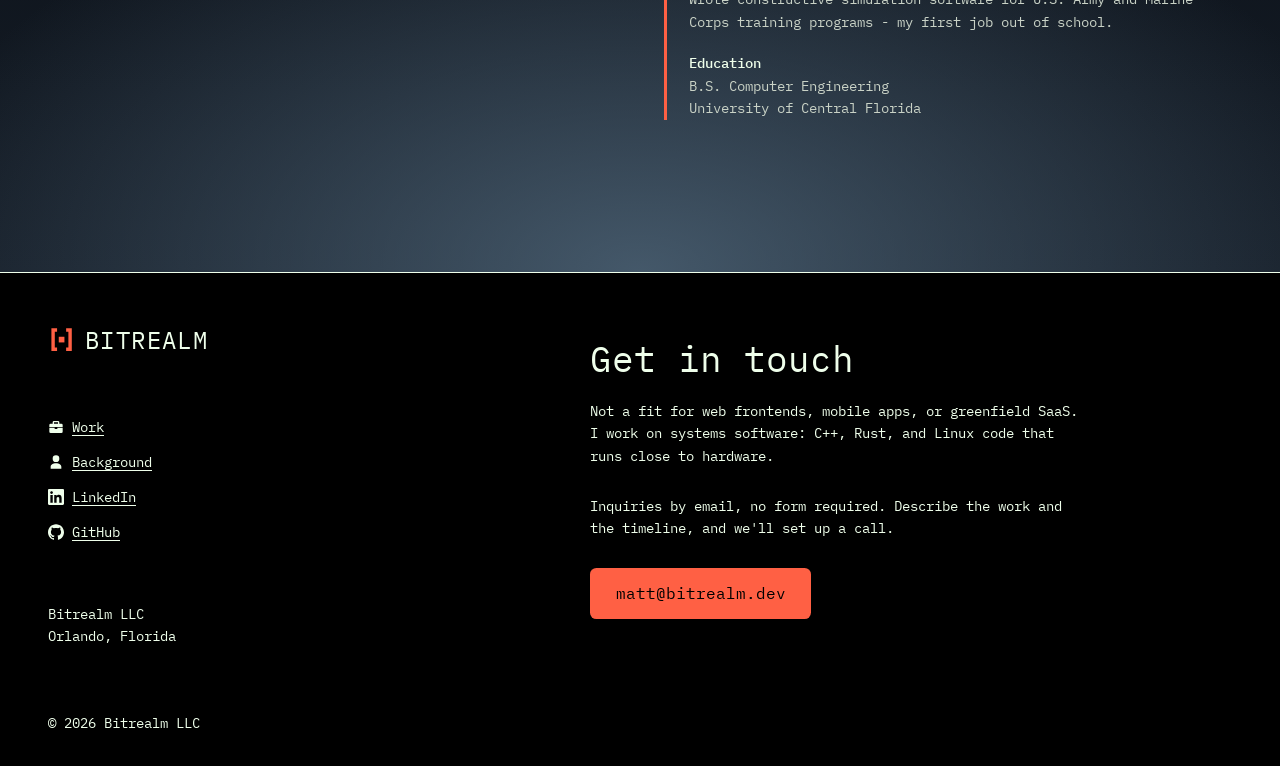
==== commit fe223e90: "Embedded and systems card: tighten to two sentences Co-Authored-By: Claude Fable 5.1 <noreply@anthro" ====
--- a/index.html
+++ b/index.html
@@ -82,7 +82,7 @@
         <span class="icon" aria-hidden="true"><svg viewBox="0 0 24 24"><rect x="6" y="6" width="12" height="12" rx="1.5"/><rect x="9.5" y="9.5" width="5" height="5" rx="0.5"/><path d="M9 2v4M15 2v4M9 18v4M15 18v4M2 9h4M2 15h4M18 9h4M18 15h4"/></svg></span>
         <h2>Embedded and systems code</h2>
       </div>
-      <p>I write C++ and Rust on Linux, from device modules and packet processing to the build systems behind them. Whether it’s a new project or a mature codebase, I focus on making steady, meaningful improvements. Keep what works, modernize when necessary, and avoid rewrites that don’t pay off.</p>
+      <p>I write C++ and Rust on Linux, from device modules and packet processing to build systems. I improve what’s already working, modernize where necessary, and avoid rewrites that don’t pay off.</p>
     </article>
     <article class="card">
       <div class="card-head">
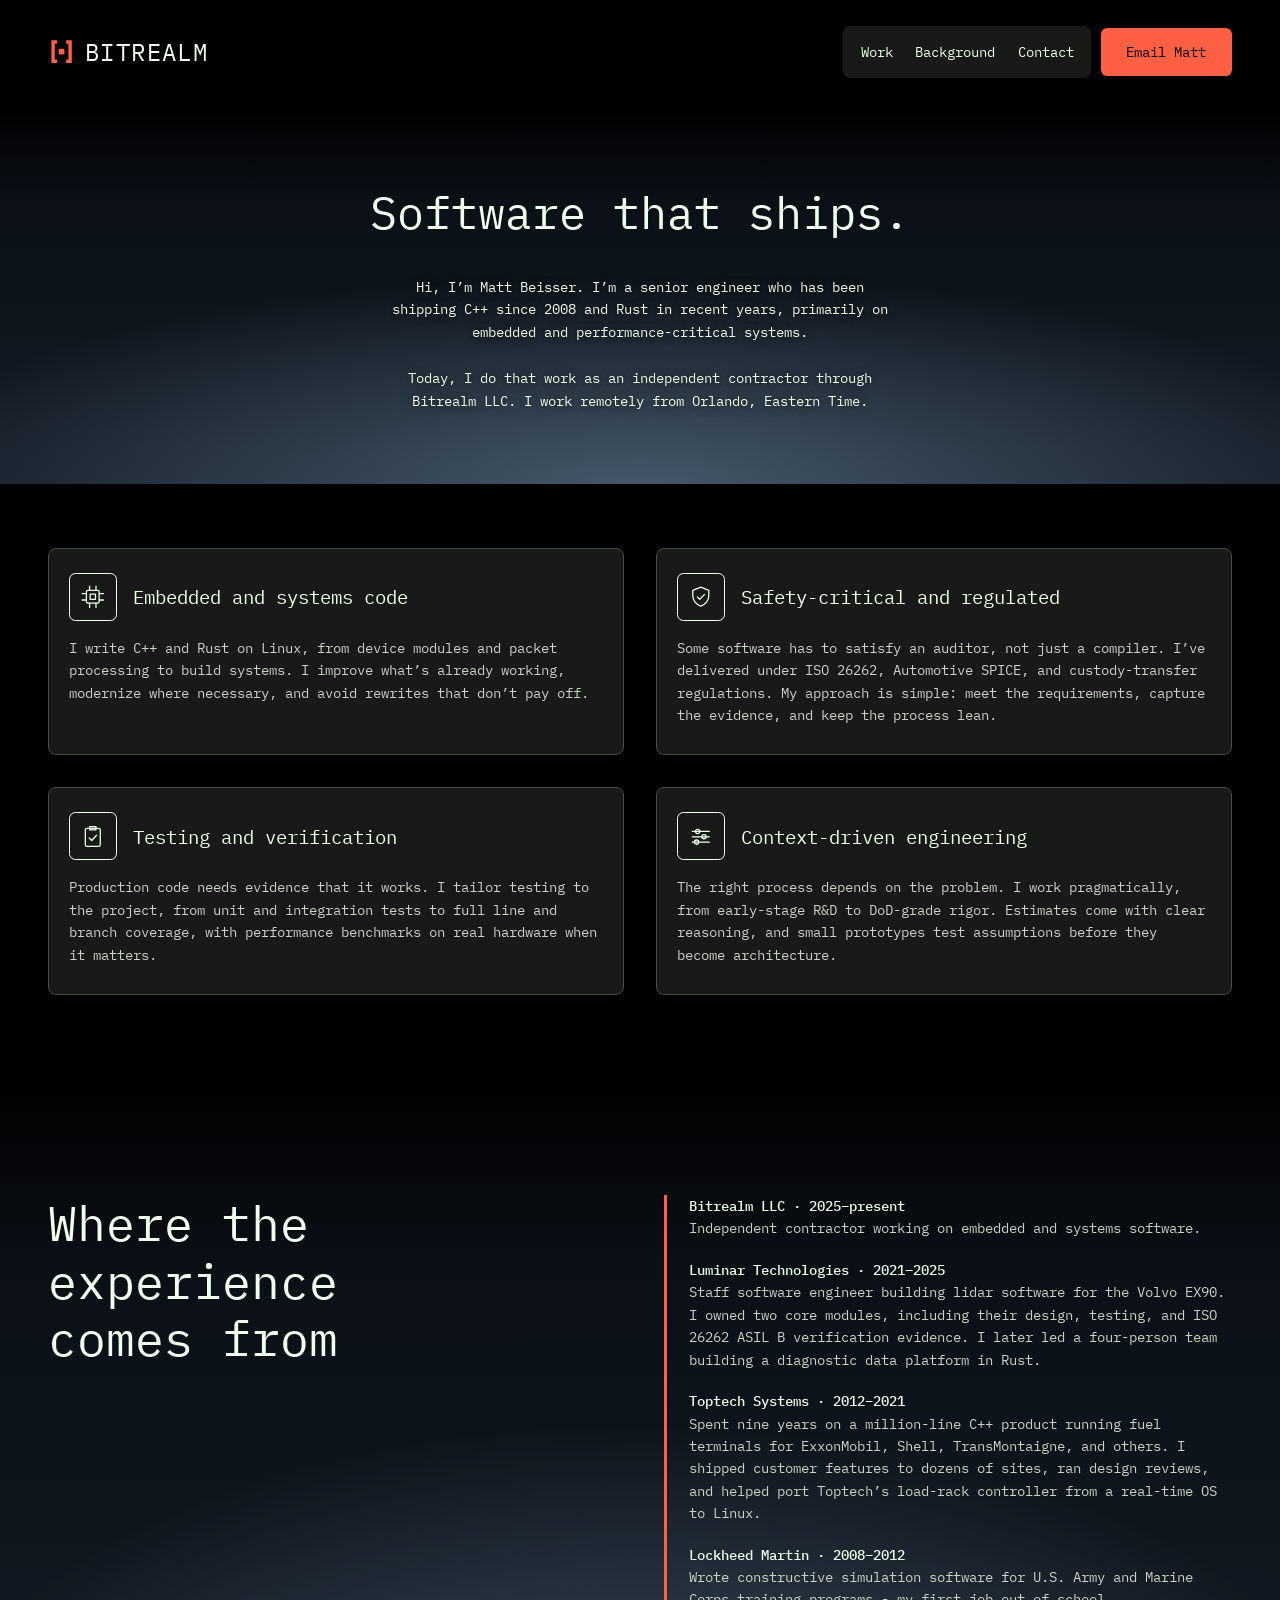
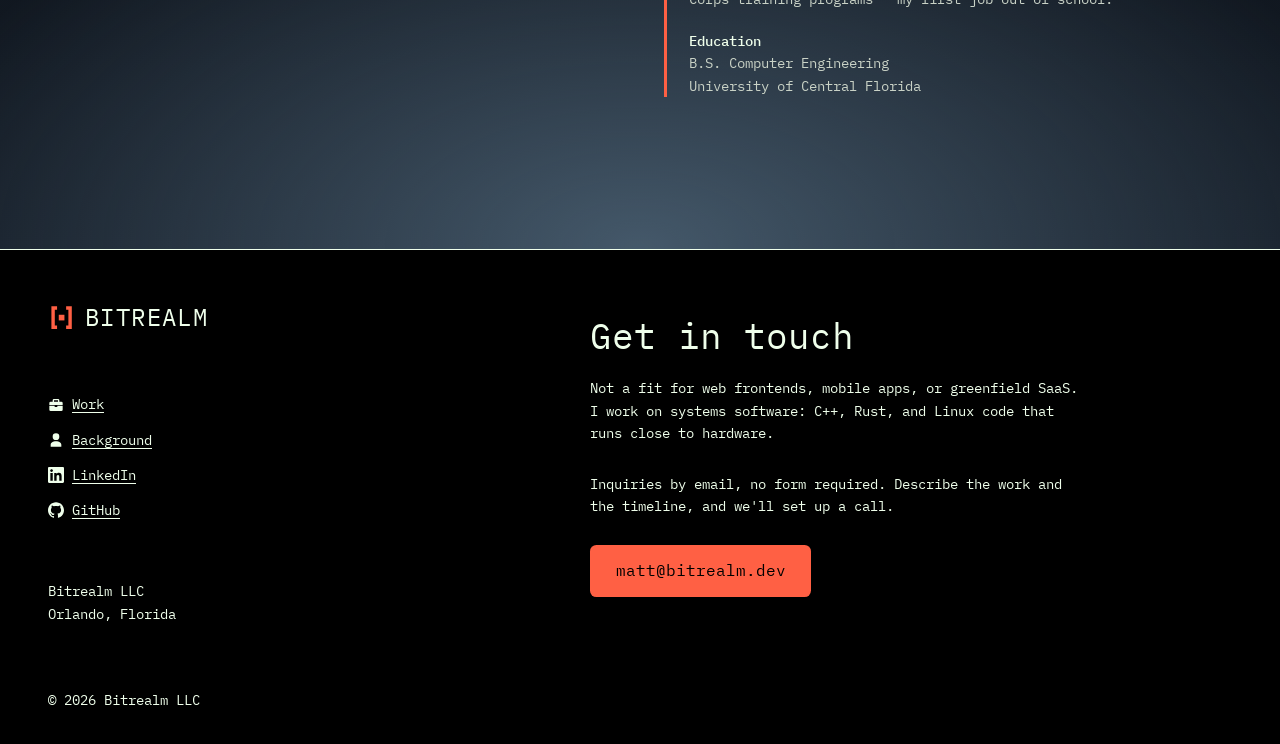
==== commit 78ead9d8: "Safety-critical card: shorter closing sentence Co-Authored-By: Claude Fable 5.1 <noreply@anthropic.c" ====
--- a/index.html
+++ b/index.html
@@ -89,7 +89,7 @@
         <span class="icon" aria-hidden="true"><svg viewBox="0 0 24 24"><path d="M12 3 4.5 6v5c0 4.5 3.2 8.4 7.5 9.7 4.3-1.3 7.5-5.2 7.5-9.7V6Z"/><path d="m8.8 12.2 2.2 2.2 4.4-4.6"/></svg></span>
         <h2>Safety-critical and regulated</h2>
       </div>
-      <p>Some software has to satisfy an auditor, not just a compiler. I’ve delivered under ISO 26262, Automotive SPICE, and custody-transfer regulations. My approach to compliance is simple: demonstrate what’s required, capture evidence as we go, and avoid unnecessary process.</p>
+      <p>Some software has to satisfy an auditor, not just a compiler. I’ve delivered under ISO 26262, Automotive SPICE, and custody-transfer regulations. My approach is simple: meet the requirements, capture the evidence, and keep the process lean.</p>
     </article>
     <article class="card">
       <div class="card-head">
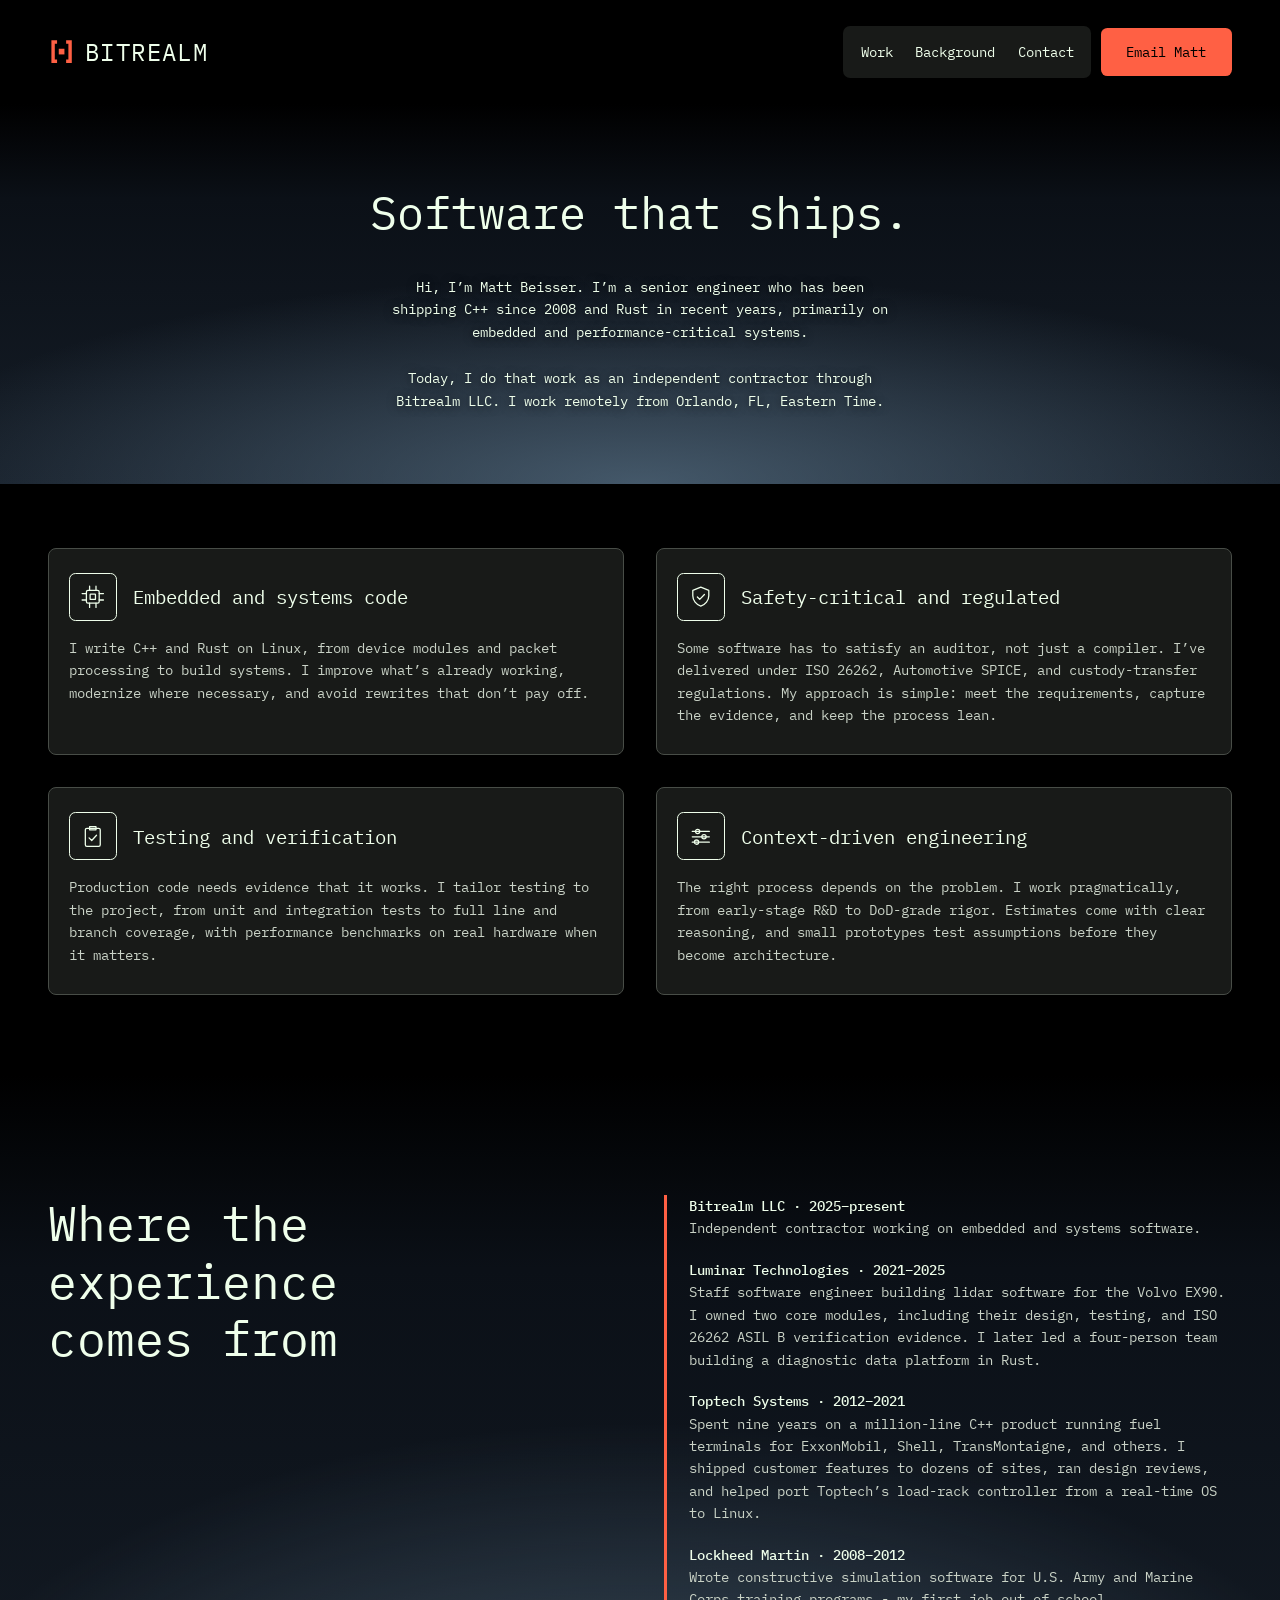
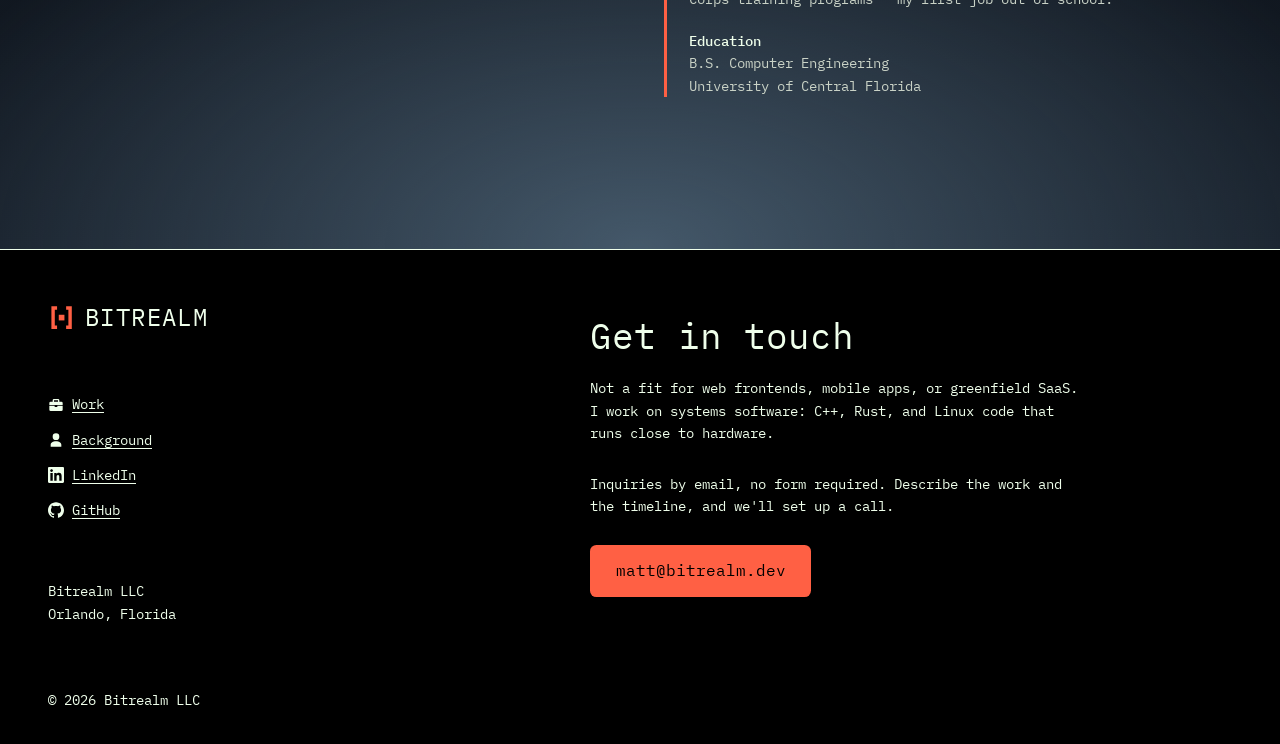
==== commit 45488989: "Say Orlando, FL in the hero and both descriptions Co-Authored-By: Claude Fable 5.1 <noreply@anthropi" ====
--- a/index.html
+++ b/index.html
@@ -4,7 +4,7 @@
   <meta charset="utf-8">
   <meta name="viewport" content="width=device-width, initial-scale=1">
   <title>Bitrealm LLC | Matt Beisser | Embedded and systems software</title>
-  <meta name="description" content="Embedded and systems software engineer. C++ since 2008, Rust for the last few years. Contracting through Bitrealm LLC. Remote from Orlando.">
+  <meta name="description" content="Embedded and systems software engineer. C++ since 2008, Rust for the last few years. Contracting through Bitrealm LLC. Remote from Orlando, FL.">
   <meta name="theme-color" content="#000000">
   <link rel="icon" href="/favicon.svg" type="image/svg+xml">
   <link rel="icon" href="/favicon.ico" sizes="16x16 32x32 48x48">
@@ -13,7 +13,7 @@
   <meta property="og:type" content="website">
   <meta property="og:site_name" content="Bitrealm">
   <meta property="og:title" content="Bitrealm LLC | Matt Beisser">
-  <meta property="og:description" content="Embedded and systems software that ships. C++ and Rust, contracting through Bitrealm LLC. Remote from Orlando, Eastern time.">
+  <meta property="og:description" content="Embedded and systems software that ships. C++ and Rust, contracting through Bitrealm LLC. Remote from Orlando, FL, Eastern time.">
   <meta property="og:image" content="https://bitrealm.dev/og.png">
   <meta property="og:image:width" content="1200">
   <meta property="og:image:height" content="630">
@@ -72,7 +72,7 @@
         Hi, I’m Matt Beisser. I’m a senior engineer who has been shipping C++ since 2008
         and Rust in recent years, primarily on embedded and performance-critical systems.
       </p>
-      <p class="lead avail">Today, I do that work as an independent contractor through Bitrealm LLC. I work remotely from Orlando, Eastern Time.</p>
+      <p class="lead avail">Today, I do that work as an independent contractor through Bitrealm LLC. I work remotely from Orlando, FL, Eastern Time.</p>
     </div>
   </section>
 
